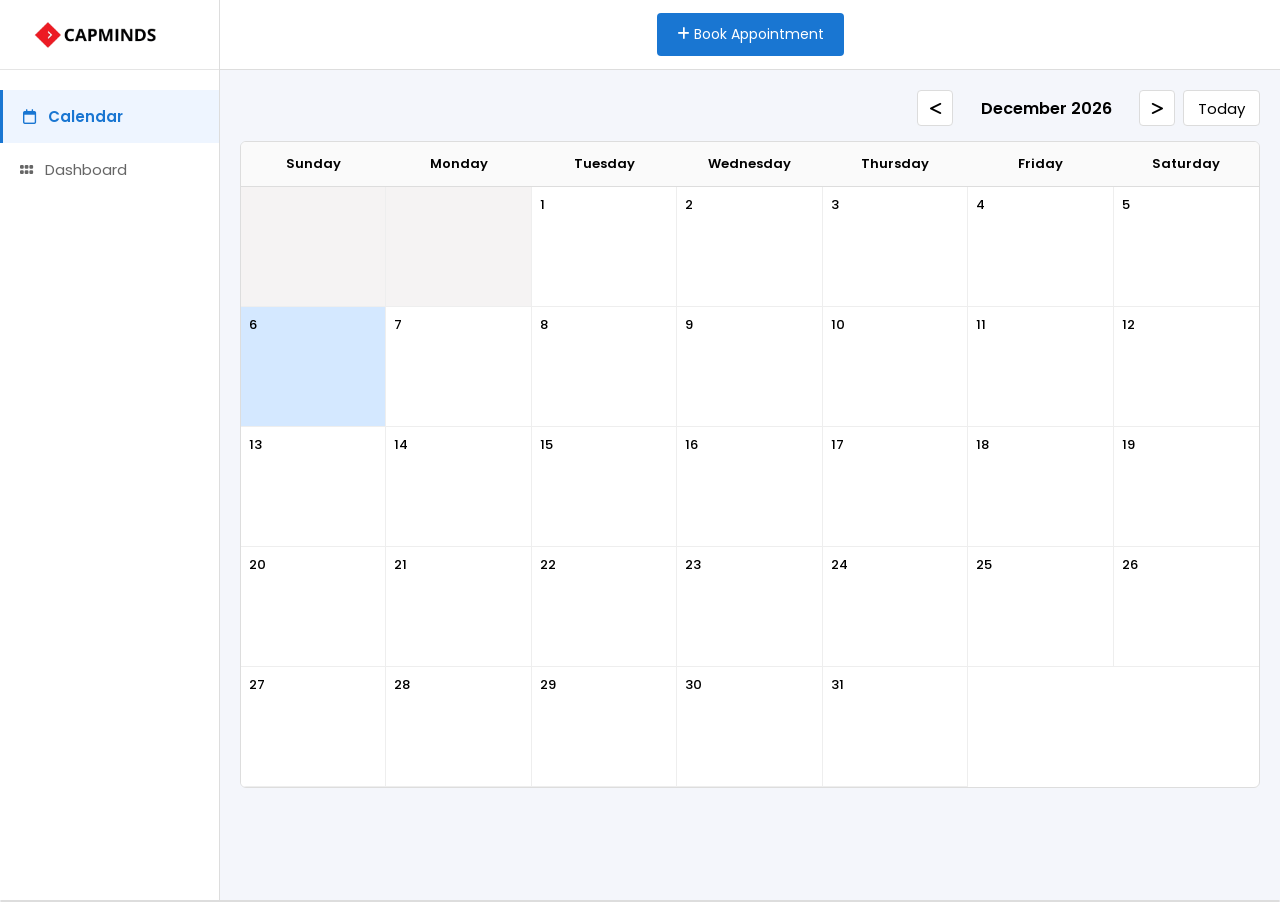
==== html/index.html @ ada812de "Initial Commit" ====
<!doctype html>
<html lang="en">
  <head>
    <meta charset="UTF-8" />
    <meta name="viewport" content="width=device-width,initial-scale=1.0" />
    <title>Capminds Appointment Scheduler</title>
    <!-- icon -->
    <link rel="icon" href="../images/icons/appointment.png">
    <!-- google font link -->
    <link rel="preconnect" href="https://fonts.googleapis.com">
    <link rel="preconnect" href="https://fonts.gstatic.com" crossorigin>
    <link href="https://fonts.googleapis.com/css2?family=Manufacturing+Consent&family=Poppins:ital,wght@0,100;0,200;0,300;0,400;0,500;0,600;0,700;0,800;0,900;1,100;1,200;1,300;1,400;1,500;1,600;1,700;1,800;1,900&display=swap" rel="stylesheet">

    <!-- for icons font awesome is used -->
    <link rel="stylesheet" href="https://cdnjs.cloudflare.com/ajax/libs/font-awesome/6.4.2/css/all.min.css">

    <link rel="stylesheet" href="../css/style.css" />
    <link rel="stylesheet" href="../css/calendar.css" />
    <link rel="stylesheet" href="../css/modal.css" />
    <link rel="stylesheet" href="../css/responsive.css" />
  </head>
  <body>
    <div class="container">
      <aside class="sidebar">
        <div class="logo">
          <img src="../images/logo.png" alt="Logo"/>
        </div>

        <div class="menu">
          <a class="active">
            <span><i class="fa-regular fa-calendar"></i></span>
            <span>Calendar</span>
          </a>

          <a href="dashboard.html">
            <span><i class="fa-solid fa-grip"></i></span>
            <span>Dashboard</span>
          </a>
        </div>
      </aside>

      <main class="main">
        <header class="header">
          <button id="bookBtn"><i class="fa-solid fa-plus"></i> Book Appointment</button>
        </header>

        <section class="calendar-wrapper">
          <div class="calendar-toolbar">
            <div class="calendar-nav">
              <button id="prevBtn"><i class="fa-solid fa-less-than"></i></button>

              <h2 id="monthYear"></h2>

              <button id="nextBtn"><i class="fa-solid fa-greater-than"></i></button>

              <button id="todayBtn">Today</button>
            </div>
          </div>

          <div id="calendar"></div>
        </section>
      </main>
    </div>

    <div id="calendar"></div>

    <div class="modal" id="appointmentModal">
      <div class="modal-content">
        <div class="modal-header">
          <h3>Schedule Appointment</h3>

          <button class="close-btn" id="closeModal"><i class="fa-solid fa-xmark"></i></button>
        </div>

        <form id="appointmentForm">
          <div class="modal-body">
            <div class="form-grid">
              <div class="form-group">
                <label>Patient Name</label>
                <input type="text" id="patientName" />
              </div>

              <div class="form-group">
                <label>Doctor Name</label>
                <input type="text" id="doctorName" />
              </div>

              <div class="form-group">
                <label>Hospital Name</label>
                <input type="text" id="hospitalName" />
              </div>

              <div class="form-group">
                <label>Specialty</label>
                <input type="text" id="specialty" />
              </div>

              <div class="form-group">
                <label>Date</label>
                <input type="date" id="appointmentDate" />
              </div>

              <div class="form-group">
                <label>Time</label>
                <input type="time" id="appointmentTime" />
              </div>

              <div class="form-group full">
                <label>Reason</label>
                <textarea id="reason"></textarea>
              </div>
            </div>
          </div>

          <div class="modal-footer">
            <button type="button" class="cancel-btn" id="cancelBtn">
              Cancel
            </button>

            <button type="submit" class="save-btn">Save</button>
          </div>
        </form>
      </div>
    </div>

    <script src="../js/utils.js"></script>
    <script src="../js/storage.js"></script>
    <script src="../js/validation.js"></script>
    <script src="../js/calendar.js"></script>
    <script src="../js/modal.js"></script>
    <script src="../js/app.js"></script>
  </body>
</html>
---- css/style.css ----
* {
  margin: 0;
  padding: 0;
  box-sizing: border-box;
  font-family:'poppins';
}

body {
  background: #f4f6fb;
}

.container {
  display: flex;
  min-height: 100vh;
}

.sidebar {
  width: 220px;
  background: #fff;
  border-right: 1px solid #ddd;
  display: flex;
  flex-direction: column;
}

.logo {
  height: 70px;
  display: flex;
  align-items: center;
  padding: 0 20px;
  border-bottom: 1px solid #e5e5e5;
}

.logo img {
  width: 150px;
}

.menu {
  display: flex;
  flex-direction: column;
  padding-top: 20px;
}

.menu a {
  display: flex;
  align-items: center;
  gap: 12px;
  padding: 15px 20px;
  text-decoration: none;
  color: #666;
  font-size: 15px;
  cursor: pointer;
  transition: 0.3s;
}

.menu a:hover {
  background: #f4f7ff;
  color: #1976d2;
}

.menu a.active {
  color: #1976d2;
  font-weight: 600;
  background: #eef5ff;
  border-left: 3px solid #1976d2;
}

.main {
  flex: 1;
  display: flex;
  flex-direction: column;
}

.header {
  height: 70px;
  background: #fff;
  border-bottom: 1px solid #ddd;
  display: flex;
  justify-content: center;
  align-items: center;
}

#bookBtn {
  background: #1976d2;
  color: #fff;
  border: none;
  padding: 11px 20px;
  border-radius: 4px;
  font-size: 14px;
  cursor: pointer;
  transition: 0.3s;
}

#bookBtn:hover {
  background: #1565c0;
}
---- css/calendar.css ----
*{
  font-family:'poppins';
}
.calendar-wrapper {
  padding: 20px;
}

.calendar-toolbar {
  display: flex;
  justify-content: flex-end;
  margin-bottom: 15px;
}

.calendar-nav {
  display: flex;
  align-items: center;
  gap: 8px;
}

.calendar-nav button {
  width: 36px;
  height: 36px;
  border: 1px solid #dcdcdc;
  background: #fff;
  border-radius: 4px;
  cursor: pointer;
  font-size: 15px;
}

#todayBtn {
  width: auto;
  padding: 0 14px;
}

#monthYear {
  width: 170px;
  text-align: center;
  font-size: 16px;
  font-weight: 600;
}

#calendar {
  display: grid;
  grid-template-columns: repeat(7, 1fr);
  background: #fff;
  border: 1px solid #ddd;
  border-radius: 6px;
  overflow: hidden;
}

.day-header {
  height: 45px;
  display: flex;
  justify-content: center;
  align-items: center;
  font-size: 13px;
  font-weight: 600;
  background: #fafafa;
  border-bottom: 1px solid #ddd;
}

.day {
  height: 120px;
  border-right: 1px solid #eee;
  border-bottom: 1px solid #eee;
  padding: 8px;
  position: relative;
  background: #fff;
}

.day:nth-child(7n) {
  border-right: none;
}

.day-number {
  font-size: 13px;
  color: #000000;
  font-weight: 500;
}

.today {
  background: #d4e8ff;
}

.empty {
  background: #f5f3f3;
}

.appointment {
  background: #2ecc71;
  color: #fff;
  border-radius: 4px;
  padding: 4px 6px;
  margin-top: 6px;
  font-size: 12px;
  overflow: hidden;
}

.appointment-name {
  font-weight: 600;
  white-space: nowrap;
  overflow: hidden;
  text-overflow: ellipsis;
}

.appointment-time {
  font-size: 10px;
  margin-top: 2px;
}

.appointment-actions {
  display: flex;
  justify-content: flex-end;
  gap: 4px;
  margin-top: 4px;
}

.appointment-actions button {
  border: none;
  background: #fff;
  color: #2ecc71;
  width: 18px;
  height: 18px;
  border-radius: 3px;
  cursor: pointer;
  font-size: 11px;
}

.appointment-doctor {
  font-size: 10px;
  margin-top: 2px;
  white-space: nowrap;
  overflow: hidden;
  text-overflow: ellipsis;
  opacity: 0.95;
}
---- css/modal.css ----
*{
  font-family:'poppins';
}
.modal {
  position: fixed;
  top: 0;
  left: 0;
  width: 100%;
  height: 100%;
  background: rgba(0, 0, 0, 0.35);
  display: none;
  justify-content: center;
  align-items: center;
  z-index: 1000;
}

.modal.show {
  display: flex;
}

.modal-content {
  width: 640px;
  background: #fff;
  border-radius: 6px;
  overflow: hidden;
  box-shadow: 0 10px 30px rgba(0, 0, 0, 0.2);
  animation: popup 0.25s ease;
}

@keyframes popup {
  from {
    transform: translateY(-20px);
    opacity: 0;
  }
  to {
    transform: translateY(0);
    opacity: 1;
  }
}

.modal-header {
  display: flex;
  justify-content: space-between;
  align-items: center;
  padding: 16px 20px;
  border-bottom: 1px solid #e5e5e5;
}

.modal-header h3 {
  font-size: 18px;
  font-weight: 600;
}

.close-btn {
  border: none;
  background: none;
  font-size: 24px;
  cursor: pointer;
}

.modal-body {
  padding: 20px;
}

.form-grid {
  display: grid;
  grid-template-columns: 1fr 1fr;
  gap: 16px;
}

.form-group {
  display: flex;
  flex-direction: column;
}

.form-group label {
  font-size: 13px;
  margin-bottom: 6px;
  color: #444;
}

.form-group input,
.form-group select,
.form-group textarea {
  height: 40px;
  padding: 0 10px;
  border: 1px solid #d8d8d8;
  border-radius: 4px;
  font-size: 14px;
  outline: none;
}

.form-group textarea {
  height: 80px;
  padding: 10px;
  resize: none;
}

.form-group.full {
  grid-column: 1/3;
}

.modal-footer {
  display: flex;
  justify-content: flex-end;
  gap: 10px;
  padding: 16px 20px;
  border-top: 1px solid #e5e5e5;
}

.cancel-btn {
  padding: 10px 20px;
  background: #fff;
  border: 1px solid #1976d2;
  color: #1976d2;
  cursor: pointer;
  border-radius: 4px;
}

.save-btn {
  padding: 10px 22px;
  background: #1976d2;
  border: none;
  color: #fff;
  cursor: pointer;
  border-radius: 4px;
}

.error {
  border: 1px solid #e53935 !important;
}

.error-text {
  font-size: 12px;
  color: #e53935;
  margin-top: 4px;
  display: none;
}

.error {
  border: 1px solid red !important;
}
---- css/responsive.css ----
*{
  font-family:'poppins';
}
@media (max-width: 992px) {
  .sidebar {
    width: 80px;
  }

  .menu a span:last-child {
    display: none;
  }

  .logo {
    justify-content: center;
    padding: 0;
  }

  .logo img {
    width: 45px;
  }
}

@media (max-width: 768px) {
  .container {
    flex-direction: column;
  }

  .sidebar {
    width: 100%;
    height: 70px;
    flex-direction: row;
    align-items: center;
    justify-content: space-between;
  }

  .menu {
    flex-direction: row;
    padding: 0;
  }

  .main {
    width: 100%;
  }

  .header {
    padding: 10px;
  }

  .calendar-wrapper {
    padding: 10px;
    overflow: auto;
  }
}
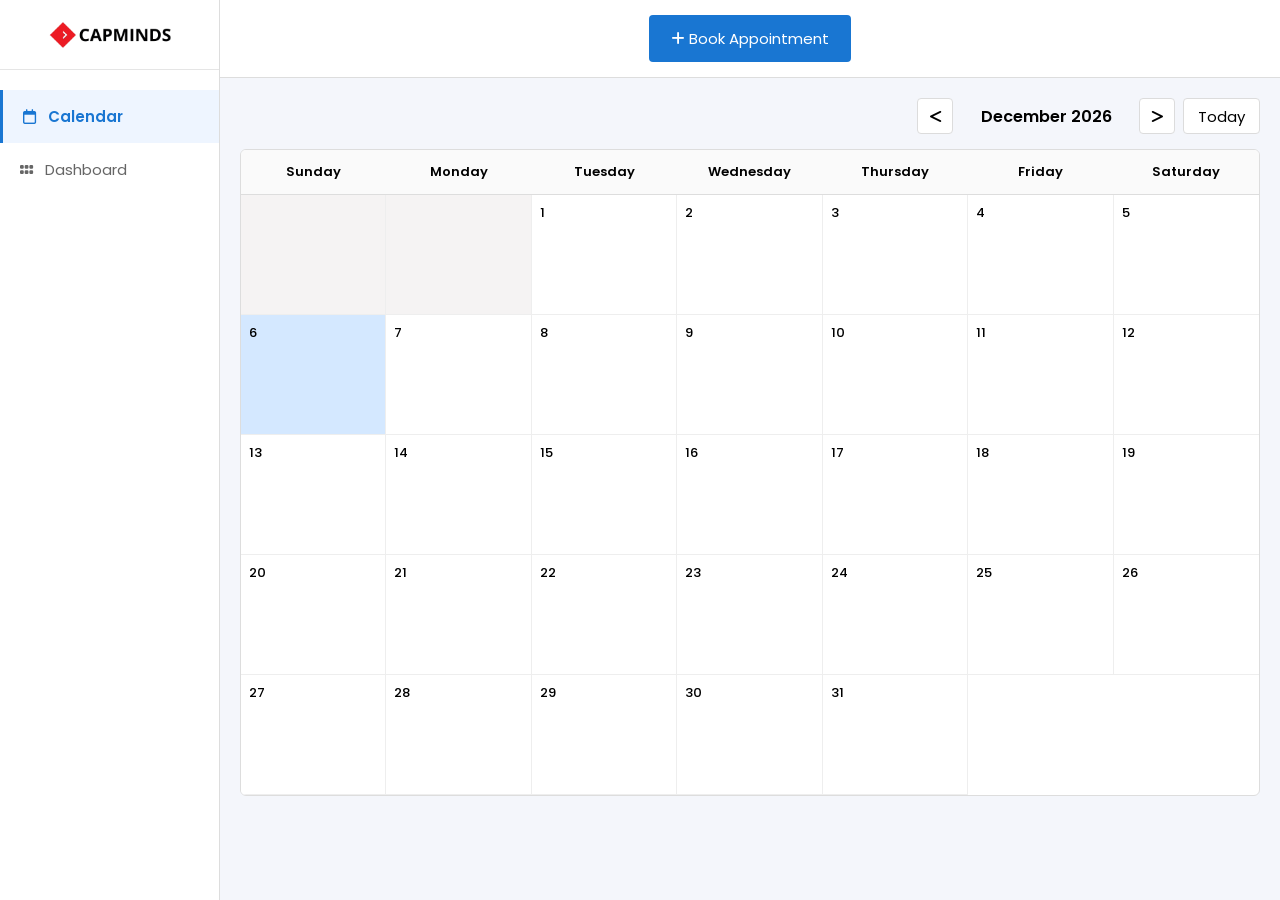
==== commit d827e0f0: "Fixing responsiveness" ====
--- a/html/index.html
+++ b/html/index.html
@@ -32,7 +32,7 @@
             <span>Calendar</span>
           </a>
 
-          <a href="dashboard.html">
+          <a href="/html/dashboard.html">
             <span><i class="fa-solid fa-grip"></i></span>
             <span>Dashboard</span>
           </a>
@@ -62,7 +62,7 @@
       </main>
     </div>
 
-    <div id="calendar"></div>
+    
 
     <div class="modal" id="appointmentModal">
       <div class="modal-content">
--- a/css/style.css
+++ b/css/style.css
@@ -2,11 +2,18 @@
   margin: 0;
   padding: 0;
   box-sizing: border-box;
-  font-family:'poppins';
+  font-family: "Poppins", sans-serif;
 }
 
 body {
   background: #f4f6fb;
+  overflow-x: hidden;
+}
+
+img {
+  max-width: 100%;
+  height: auto;
+  display: block;
 }
 
 .container {
@@ -20,13 +27,15 @@
   border-right: 1px solid #ddd;
   display: flex;
   flex-direction: column;
+  flex-shrink: 0;
 }
 
 .logo {
   height: 70px;
   display: flex;
   align-items: center;
-  padding: 0 20px;
+  justify-content: center;
+  padding: 15px;
   border-bottom: 1px solid #e5e5e5;
 }
 
@@ -48,7 +57,6 @@
   text-decoration: none;
   color: #666;
   font-size: 15px;
-  cursor: pointer;
   transition: 0.3s;
 }
 
@@ -68,24 +76,33 @@
   flex: 1;
   display: flex;
   flex-direction: column;
+  min-width: 0;
 }
 
 .header {
-  height: 70px;
+  min-height: 70px;
   background: #fff;
   border-bottom: 1px solid #ddd;
   display: flex;
+  align-items: center;
   justify-content: center;
-  align-items: center;
+  padding: 15px 20px;
+  flex-wrap: wrap;
+  gap: 15px;
+}
+
+.header h2 {
+  font-size: clamp(22px, 2vw, 30px);
+  text-align: center;
 }
 
 #bookBtn {
   background: #1976d2;
   color: #fff;
   border: none;
-  padding: 11px 20px;
+  padding: 12px 22px;
   border-radius: 4px;
-  font-size: 14px;
+  font-size: 15px;
   cursor: pointer;
   transition: 0.3s;
 }
@@ -93,4 +110,3 @@
 #bookBtn:hover {
   background: #1565c0;
 }
-
--- a/css/calendar.css
+++ b/css/calendar.css
@@ -3,18 +3,23 @@
 }
 .calendar-wrapper {
   padding: 20px;
+  width: 100%;
+  overflow-x: auto;
 }
 
 .calendar-toolbar {
   display: flex;
   justify-content: flex-end;
+  align-items: center;
   margin-bottom: 15px;
+  width: 100%;
 }
 
 .calendar-nav {
   display: flex;
   align-items: center;
   gap: 8px;
+  flex-wrap: wrap;
 }
 
 .calendar-nav button {
@@ -42,6 +47,7 @@
 #calendar {
   display: grid;
   grid-template-columns: repeat(7, 1fr);
+  min-width: 900px;
   background: #fff;
   border: 1px solid #ddd;
   border-radius: 6px;
@@ -60,7 +66,7 @@
 }
 
 .day {
-  height: 120px;
+  min-height: 120px;
   border-right: 1px solid #eee;
   border-bottom: 1px solid #eee;
   padding: 8px;
@@ -90,10 +96,11 @@
   background: #2ecc71;
   color: #fff;
   border-radius: 4px;
-  padding: 4px 6px;
+  padding: 5px 6px;
   margin-top: 6px;
   font-size: 12px;
   overflow: hidden;
+  word-break: break-word;
 }
 
 .appointment-name {
--- a/css/modal.css
+++ b/css/modal.css
@@ -19,7 +19,8 @@
 }
 
 .modal-content {
-  width: 640px;
+  width: 95%;
+  max-width: 640px;
   background: #fff;
   border-radius: 6px;
   overflow: hidden;
@@ -60,6 +61,8 @@
 
 .modal-body {
   padding: 20px;
+  max-height: 70vh;
+  overflow-y: auto;
 }
 
 .form-grid {
@@ -82,6 +85,7 @@
 .form-group input,
 .form-group select,
 .form-group textarea {
+  width: 100%;
   height: 40px;
   padding: 0 10px;
   border: 1px solid #d8d8d8;
@@ -106,6 +110,7 @@
   gap: 10px;
   padding: 16px 20px;
   border-top: 1px solid #e5e5e5;
+  flex-wrap: wrap;
 }
 
 .cancel-btn {
@@ -125,6 +130,11 @@
   cursor: pointer;
   border-radius: 4px;
 }
+.cancel-btn,
+.save-btn {
+  min-width: 110px;
+  padding: 10px 20px;
+}
 
 .error {
   border: 1px solid #e53935 !important;
--- a/css/responsive.css
+++ b/css/responsive.css
@@ -1,24 +1,31 @@
-*{
-  font-family:'poppins';
-}
-@media (max-width: 992px) {
+/* 
+   Tablet
+ */
+@media (max-width: 1024px) {
   .sidebar {
-    width: 80px;
-  }
-
-  .menu a span:last-child {
-    display: none;
-  }
-
-  .logo {
-    justify-content: center;
-    padding: 0;
+    width: 180px;
   }
 
   .logo img {
-    width: 45px;
+    width: 120px;
+  }
+
+  .header {
+    padding: 15px;
+  }
+
+  .modal-content {
+    width: 90%;
+  }
+
+  .day {
+    min-height: 100px;
   }
 }
+
+/* 
+   Mobile
+ */
 
 @media (max-width: 768px) {
   .container {
@@ -27,15 +34,25 @@
 
   .sidebar {
     width: 100%;
-    height: 70px;
-    flex-direction: row;
-    align-items: center;
-    justify-content: space-between;
+    height: auto;
+    border-right: none;
+    border-bottom: 1px solid #ddd;
+  }
+
+  .logo {
+    justify-content: center;
   }
 
   .menu {
     flex-direction: row;
+    justify-content: space-around;
     padding: 0;
+  }
+
+  .menu a {
+    flex: 1;
+    justify-content: center;
+    padding: 15px 10px;
   }
 
   .main {
@@ -43,11 +60,83 @@
   }
 
   .header {
+    flex-direction: column;
+    gap: 15px;
+    text-align: center;
+  }
+
+  #bookBtn {
+    width: 100%;
+    max-width: 320px;
+  }
+
+  .calendar-wrapper {
+    padding: 10px;
+  }
+
+  .calendar-toolbar {
+    justify-content: center;
+  }
+
+  .calendar-nav {
+    justify-content: center;
+  }
+
+  .form-grid {
+    grid-template-columns: 1fr;
+  }
+
+  .form-group.full {
+    grid-column: auto;
+  }
+
+  .filters {
+    flex-direction: column;
+  }
+
+  .filters input,
+  .filters button {
+    width: 100%;
+    min-width: unset;
+  }
+
+  .table-container {
+    overflow-x: auto;
+  }
+
+  .modal-footer {
+    justify-content: center;
+  }
+
+  .cancel-btn,
+  .save-btn {
+    width: 100%;
+  }
+}
+
+/* 
+   Small Phones
+ */
+
+@media (max-width: 480px) {
+  .dashboard {
     padding: 10px;
   }
 
   .calendar-wrapper {
-    padding: 10px;
-    overflow: auto;
+    padding: 8px;
+  }
+
+  .header h2 {
+    font-size: 20px;
+  }
+
+  #monthYear {
+    width: auto;
+    font-size: 15px;
+  }
+
+  .day {
+    min-height: 90px;
   }
 }
